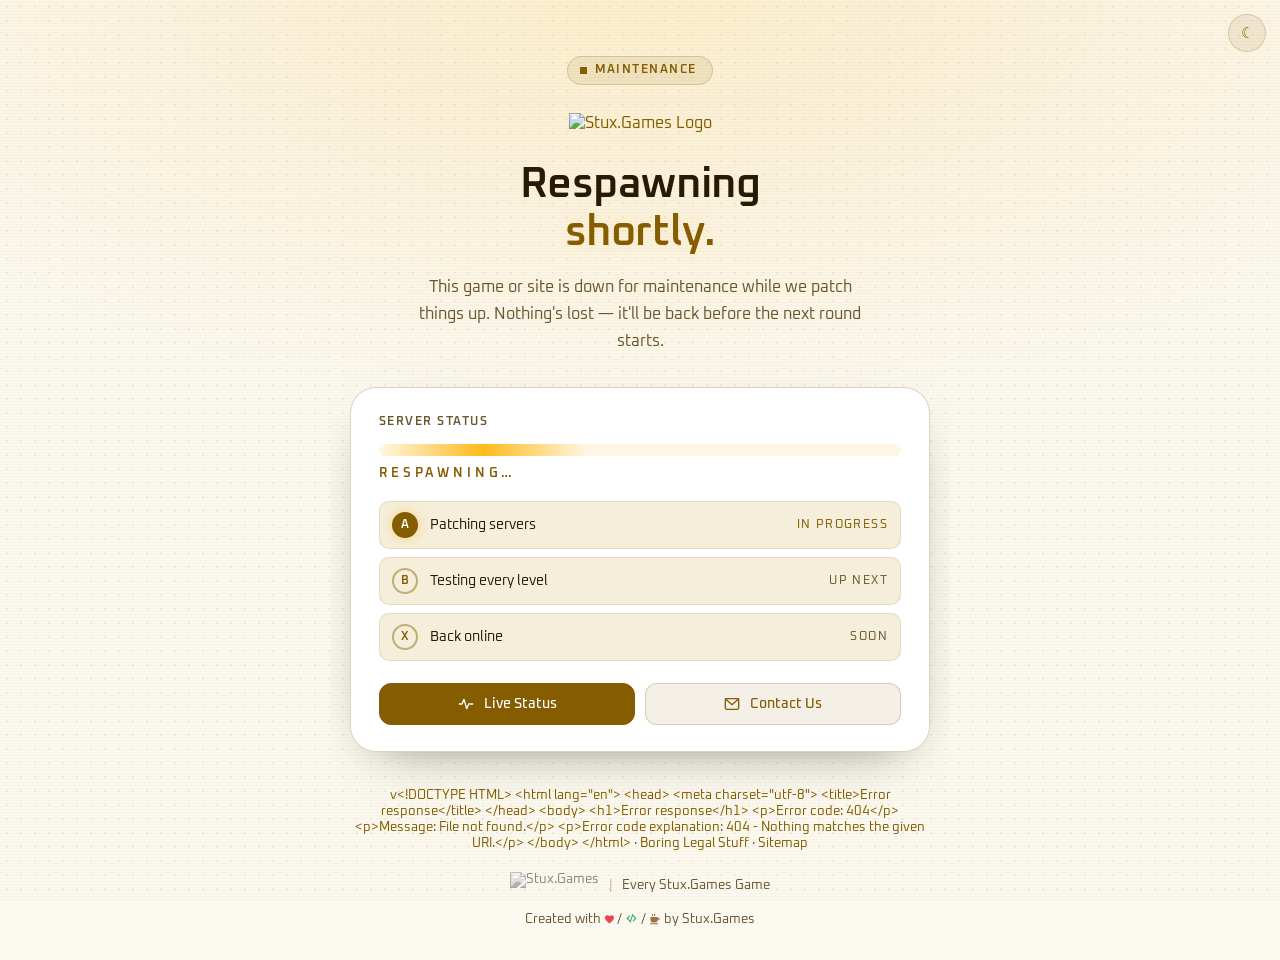
==== index.html @ 14fbfd8b "Release v1.0.0 See CHANGELOG.md for details." ====
<!DOCTYPE html>
<html lang="en" data-theme="dark">
<head>
    <meta charset="UTF-8">
    <meta name="viewport" content="width=device-width, initial-scale=1.0">
    <link rel="icon" type="image/png" href="https://global.media.stux.games/icon.png">
    <meta name="description" content="Stux.Games — this game or site is down for maintenance and respawning shortly.">
    <title>Stux.Games — Down for Maintenance</title>
    <link rel="stylesheet" href="/assets/fonts/fonts.css">
    <link rel="stylesheet" href="/assets/site-banner.css">
    <style>
        * { box-sizing: border-box; margin: 0; padding: 0; }

        :root {
            --font-sans: 'Oxanium', system-ui, -apple-system, sans-serif;
            --radius-sm: 6px; --radius-md: 12px; --radius-lg: 18px; --radius-xl: 26px;
            --ease: cubic-bezier(0.4, 0, 0.2, 1); --dur: 160ms;
        }
        [data-theme="dark"] {
            --accent: #FFBA1A; --accent-deep: #855D00;
            --bg: #0E0B04; --bg-card: #1B1608; --bg-elevated: #221B0B; --screen: #070502;
            --border: rgba(255,186,26,0.10); --border-mid: rgba(255,186,26,0.20); --border-strong: rgba(255,186,26,0.38);
            --text: #F5EFDF; --text-muted: #A8956A;
            --glow: rgba(255,186,26,0.10); --dot: rgba(255,186,26,0.07); --scan: rgba(0,0,0,0.18);
            --badge-bg: rgba(255,186,26,0.12); --badge-border: rgba(255,186,26,0.24); --btn-text: #1A1300;
        }
        [data-theme="light"] {
            --accent: #855D00; --accent-deep: #855D00;
            --bg: #FBF8EF; --bg-card: #FFFFFF; --bg-elevated: #F5EEDA; --screen: #1B1608;
            --border: rgba(133,93,0,0.14); --border-mid: rgba(133,93,0,0.26); --border-strong: rgba(133,93,0,0.45);
            --text: #261C04; --text-muted: #6A5730;
            --glow: rgba(255,186,26,0.16); --dot: rgba(133,93,0,0.08); --scan: rgba(133,93,0,0.03);
            --badge-bg: rgba(133,93,0,0.09); --badge-border: rgba(133,93,0,0.22); --btn-text: #FFFFFF;
        }

        html, body {
            background: var(--bg); color: var(--text); font-family: var(--font-sans);
            min-height: 100vh; display: flex; align-items: center; justify-content: center; position: relative;
            overflow-x: hidden; transition: background 0.3s, color 0.3s;
        }
        /* The play-field: a faint pixel-dot grid and CRT scanlines under a gold glow. */
        body::before {
            content: ''; position: fixed; inset: 0; pointer-events: none;
            background:
                radial-gradient(ellipse 70% 45% at 50% 0%, var(--glow), transparent),
                radial-gradient(var(--dot) 1px, transparent 1.5px) 0 0 / 14px 14px;
        }
        body::after {
            content: ''; position: fixed; inset: 0; pointer-events: none;
            background: repeating-linear-gradient(to bottom, transparent 0 2px, var(--scan) 2px 3px);
        }

        a, a:visited { color: var(--accent); text-decoration: none; }
        a:hover, a:focus { opacity: 0.85; }

        .wrapper { position: relative; z-index: 1; display: flex; flex-direction: column; align-items: center; text-align: center; padding: 3.5rem 1.25rem 2rem; max-width: 620px; width: 100%; }

        .logo { margin-bottom: 1.75rem; }
        .logo img { max-height: 64px; max-width: 100%; height: auto; width: auto; }
        .logo a { display: inline-block; transition: transform var(--dur) var(--ease); }
        .logo a:hover { transform: scale(1.03); opacity: 1; }
        [data-theme="dark"] .for-light, [data-theme="light"] .for-dark { display: none; }

        .badge {
            display: inline-flex; align-items: center; gap: 8px; background: var(--badge-bg); border: 1px solid var(--badge-border);
            border-radius: 100px; padding: 6px 16px 6px 12px; font-size: 12px; font-weight: 600; color: var(--accent);
            letter-spacing: 0.12em; text-transform: uppercase; margin-bottom: 1.75rem;
        }
        .badge-dot { width: 7px; height: 7px; background: var(--accent); animation: blink 1.1s steps(2, start) infinite; }
        @keyframes blink { to { visibility: hidden; } }

        h1 { font-size: clamp(1.9rem, 6vw, 2.7rem); font-weight: 600; line-height: 1.12; letter-spacing: -0.01em; margin-bottom: 1rem; }
        h1 em { font-style: normal; color: var(--accent); text-shadow: 0 0 22px var(--glow); }
        .tagline { color: var(--text-muted); font-size: 1rem; line-height: 1.7; max-width: 470px; margin: 0 auto 2rem; }

        .card {
            width: 100%; background: var(--bg-card); border: 1px solid var(--border-mid); border-radius: var(--radius-xl);
            padding: 1.6rem 1.75rem; margin-bottom: 2.25rem; text-align: left;
            box-shadow: 0 18px 50px -30px rgba(0,0,0,0.6), inset 0 1px 0 rgba(255,255,255,0.03);
        }
        .card-label { font-size: 0.76rem; font-weight: 600; color: var(--text-muted); letter-spacing: 0.12em; text-transform: uppercase; margin-bottom: 0.9rem; }
        .btn-list { display: grid; grid-template-columns: 1fr 1fr; gap: 10px; margin-top: 1.4rem; }
        .btn-list a {
            display: flex; align-items: center; gap: 10px; padding: 11px 14px; border-radius: var(--radius-md); justify-content: center;
            font-size: 14px; font-weight: 500; border: 1px solid var(--border-mid); background: var(--badge-bg); color: var(--accent);
            transition: background var(--dur) var(--ease), border-color var(--dur) var(--ease), transform var(--dur) var(--ease);
        }
        .btn-list a.primary { background: var(--accent); color: var(--btn-text); border-color: var(--accent); }
        .btn-list a:hover { border-color: var(--border-strong); opacity: 1; transform: translateY(-1px); }
        .btn-list a svg { width: 16px; height: 16px; fill: none; stroke: currentColor; stroke-width: 2; stroke-linecap: round; stroke-linejoin: round; flex-shrink: 0; }
        @media (max-width: 480px) { .btn-list { grid-template-columns: 1fr; } .card { padding: 1.3rem 1.1rem; } }

        #theme-toggle {
            position: fixed; top: 14px; right: 14px; z-index: 100; background: var(--badge-bg); border: 1px solid var(--badge-border);
            border-radius: 50%; width: 38px; height: 38px; font-size: 15px; text-align: center; cursor: pointer;
            padding: 0; color: var(--accent); display: flex; align-items: center; justify-content: center; transition: background var(--dur) var(--ease);
        }
        #theme-toggle:hover { opacity: 0.85; }

        .footer-links { font-size: 0.8rem; color: var(--text-muted); }

        .site-banners { --banner-page-bg: var(--bg); --banner-text: var(--text); --banner-site: #FFBA1A; --banner-site-light: #855D00; }
        :root.has-site-banner.site-banner-fixed body { padding-top: var(--banner-h); }
        :root.has-site-banner #theme-toggle { top: calc(14px + var(--banner-h)); }

        /* "Stux.Games | Every Stux.Games game": muted until hovered or focused. (GitHub Pages
           site: no Powered by Stuxedo badge.) */
        .powered { display: flex; align-items: center; justify-content: center; gap: .6rem; flex-wrap: wrap; margin-top: 1.25rem; font-size: 0.8rem; }
        .powered-item, .powered-item:visited { display: inline-flex; align-items: center; color: var(--text-muted); transition: color .2s; }
        .powered-item:hover, .powered-item:focus-visible { color: var(--text); opacity: 1; }
        .powered-sep { color: var(--border-strong); }
        .powered-logo { height: 28px; width: auto; display: block;
            filter: grayscale(1) brightness(1); opacity: .7; transition: filter .2s ease, opacity .2s ease; }
        .powered-item:hover .powered-logo, .powered-item:focus-visible .powered-logo { filter: grayscale(0) brightness(1); opacity: 1; }
        .made { margin-top: .75rem; font-size: 0.8rem; color: var(--text-muted); }
        .made a, .made a:visited { color: var(--text-muted); transition: color .2s; }
        .made a:hover, .made a:focus-visible { color: var(--text); opacity: 1; }
        .made-icon { display: inline-block; width: 1em; height: 1em; vertical-align: -0.125em; }
        .made-love { font-size: 0.85em; color: #e5484d; } .made-code { font-size: 1em; color: #30a46c; } .made-coffee { font-size: 0.95em; color: #a0703f; }
        .sr-only { position: absolute; width: 1px; height: 1px; padding: 0; margin: -1px; overflow: hidden; clip: rect(0,0,0,0); white-space: nowrap; border: 0; }

        /* Respawn screen: a looping respawn bar and the server patch checklist. */
        .respawn { position: relative; height: 12px; border-radius: 6px; background: rgba(255,186,26,0.12); overflow: hidden; }
        .respawn::after { content: ''; position: absolute; inset: 0; width: 40%; border-radius: 6px; background: linear-gradient(90deg, transparent, #FFBA1A, transparent); animation: sweep 1.8s var(--ease) infinite; }
        @keyframes sweep { from { transform: translateX(-100%); } to { transform: translateX(250%); } }
        .respawn-text { margin: .6rem 0 1.2rem; font-size: .8rem; font-weight: 600; letter-spacing: .3em; color: var(--accent); }
        .respawn-text span { animation: blink 1.1s steps(2, start) infinite; }
        .checklist { list-style: none; display: grid; gap: 8px; }
        .checklist li { display: flex; align-items: center; gap: 12px; padding: 10px 12px; border: 1px solid var(--border); border-radius: 10px; background: var(--bg-elevated); font-size: .9rem; }
        .checklist .state { margin-left: auto; font-size: .72rem; letter-spacing: .12em; text-transform: uppercase; color: var(--text-muted); }
        .checklist .now .state { color: var(--accent); }
        .key { flex-shrink: 0; display: inline-grid; place-items: center; width: 26px; height: 26px; border-radius: 50%; border: 2px solid var(--border-strong); font-size: .72rem; font-weight: 600; color: var(--accent); }
        .now .key { background: var(--accent); color: var(--btn-text); border-color: var(--accent); box-shadow: 0 0 12px rgba(255,186,26,0.45); }

        @media (prefers-reduced-motion: reduce) {
            *, *::before, *::after { animation: none !important; transition: none !important; }
        }
    </style>
</head>
<body>
    <button id="theme-toggle" title="Toggle light/dark mode" aria-label="Toggle light/dark mode">&#9788;</button>

    <main class="wrapper">
        <div class="badge"><span class="badge-dot"></span>Maintenance</div>

        <div class="logo">
            <a href="https://stux.games" target="_blank" rel="noopener" title="Stux.Games">
                <img class="for-light" src="https://global.media.stux.games/logo.png" alt="Stux.Games Logo">
                <img class="for-dark" src="https://global.media.stux.games/logo-light.png" alt="Stux.Games Logo">
            </a>
        </div>

        <h1>Respawning<br><em>shortly.</em></h1>
        <p class="tagline">This game or site is down for maintenance while we patch things up. Nothing's lost &mdash; it'll be back before the next round starts.</p>

        <section class="card" aria-labelledby="respawn-label">
            <p class="card-label" id="respawn-label">Server status</p>
            <div class="respawn" aria-hidden="true"></div>
            <p class="respawn-text" aria-hidden="true">RESPAWNING<span>&hellip;</span></p>
            <ul class="checklist">
                <li class="now"><span class="key" aria-hidden="true">A</span> Patching servers <span class="state">In progress</span></li>
                <li><span class="key" aria-hidden="true">B</span> Testing every level <span class="state">Up next</span></li>
                <li><span class="key" aria-hidden="true">X</span> Back online <span class="state">Soon</span></li>
            </ul>
            <div class="btn-list">
                <a class="primary" href="https://status.stux.games" target="_blank" rel="noopener" title="Stux.Games live status"><svg viewBox="0 0 24 24" aria-hidden="true"><polyline points="2,12 6,12 9,5 13,19 16,12 22,12" /></svg> Live Status</a>
                <a href="mailto:hello@stux.games" title="Email Stux.Games"><svg viewBox="0 0 24 24" aria-hidden="true"><rect x="2" y="4" width="20" height="16" rx="2" /><polyline points="2,4 12,13 22,4" /></svg> Contact Us</a>
            </div>
        </section>


        <p class="footer-links">
            <a href="/changelog" id="version-link">Changelog</a>
            &middot;
            <a href="/legal">Boring Legal Stuff</a>
            &middot;
            <a href="/sitemap/">Sitemap</a>
        </p>
        <div class="powered">
            <a href="https://stux.games" class="powered-item" target="_blank" rel="noopener">
                <img class="powered-logo for-light" src="https://global.media.stux.games/logo.png" alt="Stux.Games" title="Stux.Games" height="28">
                <img class="powered-logo for-dark" src="https://global.media.stux.games/logo-light.png" alt="Stux.Games" title="Stux.Games" height="28">
            </a>
            <span class="powered-sep" aria-hidden="true">|</span>
            <a href="https://games.stux.games" class="powered-item" target="_blank" rel="noopener">Every Stux.Games Game</a>
        </div>
        <p class="made">Created with <svg class="made-icon made-love" viewBox="0 0 24 24" width="13" height="13" aria-hidden="true" focusable="false"><title>Love</title><path fill="currentColor" d="M12 21.2 10.6 20C5.4 15.3 2 12.2 2 8.4 2 5.3 4.4 3 7.4 3c1.7 0 3.4.8 4.6 2.1C13.2 3.8 14.9 3 16.6 3 19.6 3 22 5.3 22 8.4c0 3.8-3.4 6.9-8.6 11.6z"/></svg> / <svg class="made-icon made-code" viewBox="0 0 24 24" width="13" height="13" aria-hidden="true" focusable="false"><title>Code</title><path fill="currentColor" d="M8.3 6.3 9.7 7.7 5.4 12l4.3 4.3-1.4 1.4L2.6 12zm7.4 0L21.4 12l-5.7 5.7-1.4-1.4 4.3-4.3-4.3-4.3zM13.6 3.7l1.9.6-5 16-1.9-.6z"/></svg> / <svg class="made-icon made-coffee" viewBox="0 0 24 24" width="13" height="13" aria-hidden="true" focusable="false"><title>Coffee</title><path fill="currentColor" d="M3 8h14v6a5 5 0 0 1-5 5H8a5 5 0 0 1-5-5zm14 1.5h1.5a2.5 2.5 0 0 1 0 5H17v-2h1.5a.5.5 0 0 0 0-1H17zM6 2h2v4H6zm4 0h2v4h-2zM2 20h16v2H2z"/></svg><span class="sr-only"> love, code and coffee</span>
            by <a href="https://stux.games" target="_blank" rel="noopener">Stux.Games</a></p>
    </main>

    <script>
        (function () {
            var root = document.documentElement;
            var btn = document.getElementById('theme-toggle');
            var prefersDark = window.matchMedia('(prefers-color-scheme: dark)').matches;
            var stored = null;
            try { stored = localStorage.getItem('stuxgames-theme'); } catch (e) {}
            var isDark = stored ? stored === 'dark' : prefersDark;

            function apply(dark) {
                root.setAttribute('data-theme', dark ? 'dark' : 'light');
                btn.textContent = dark ? '\u2600' : '\u263E';
                btn.title = dark ? 'Switch to light mode' : 'Switch to dark mode';
            }

            apply(isDark);

            btn.addEventListener('click', function () {
                isDark = !isDark;
                try { localStorage.setItem('stuxgames-theme', isDark ? 'dark' : 'light'); } catch (e) {}
                apply(isDark);
            });
        })();
    </script>
    <script>
        if (window.parent !== window) {
            var parentOrigin = document.referrer ? new URL(document.referrer).origin : "*";
            window.parent.postMessage({ type: "page-title", title: document.title }, parentOrigin);
        }
    </script>
    <script>
        fetch('/VERSION.md')
            .then(function (r) { return r.text(); })
            .then(function (v) { document.getElementById('version-link').textContent = 'v' + v.trim(); })
            .catch(function () {});
    </script>
    <script src="/assets/dev-mode.js"></script>
    <script src="/assets/site-banners.js"></script>
    <script src="/assets/site-banner.js"></script>
</body>
</html>
---- assets/fonts/fonts.css ----
@font-face { font-family:'Oxanium'; src:url('oxanium-300-latin.woff2') format('woff2'); font-weight:300; font-style:normal; font-display:swap; }
@font-face { font-family:'Oxanium'; src:url('oxanium-400-latin.woff2') format('woff2'); font-weight:400; font-style:normal; font-display:swap; }
@font-face { font-family:'Oxanium'; src:url('oxanium-500-latin.woff2') format('woff2'); font-weight:500; font-style:normal; font-display:swap; }
@font-face { font-family:'Oxanium'; src:url('oxanium-600-latin.woff2') format('woff2'); font-weight:600; font-style:normal; font-display:swap; }

:root {
    --font-sans: 'Oxanium', system-ui, -apple-system, sans-serif;
    --font-display: 'Oxanium', system-ui, -apple-system, sans-serif;
}
---- assets/site-banner.css ----
/*
 * Site banner - one component, four variants (site, soon, dev, maintenance)
 *
 * Self-contained: copy this file (and site-banner.js) into any project. Muted and
 * readable, and it never covers or cuts off the page.
 *
 * Markup (stack order when several apply: maintenance, soon, dev, site):
 *
 *   <html class="has-site-banner">            (only while a banner is shown)
 *   <body>
 *     <div class="site-banners" data-site-banners>
 *       <div class="site-banner site-banner--dev" role="note">
 *         <span class="site-banner-label">Dev mode</span>
 *         <span class="site-banner-text">Local preview. Run <code>dev-server.sh --no-dev-mode</code>…</span>
 *       </div>
 *     </div>
 *     …the page…
 *
 * Position: sticky at the top of the document by default. If the page scrolls something
 * other than the document (e.g. html{overflow:hidden} + body{overflow:auto}), add
 * .site-banners--fixed to the wrapper and .site-banner-fixed to <html>: the banners are
 * fixed to the top and <body> is padded by their height instead.
 *
 * --banner-h on :root is the banners' height (0px without a banner). site-banner.js keeps
 * it exact with a ResizeObserver, including when the text wraps on phones; the value
 * below is a one-line estimate for no-JS. Offset anything fixed or sticky at the top by
 * it: top: calc(<gap> + var(--banner-h, 0px)), and full-height layouts by
 * min-height: calc(100dvh - var(--banner-h, 0px)). Fixed background layers don't need it.
 *
 * Theme hooks - map these to the project's own tokens (defaults in brackets):
 *   --banner-page-bg   the page background        [var(--bg), #0d1117]
 *   --banner-text      the normal body text       [var(--text), #e6edf3]
 *   --banner-site      the site's own accent      [var(--brand), #3ba7ff] (dark theme)
 *   --banner-site-light  its light-theme accent   [#0a5fb4]
 *   --banner-site-glyph  the site notice's pattern tile, a 48px SVG data URI used as a
 *                      mask (e.g. the project's icon as a silhouette) [a small sparkle]
 * Light theme is picked up from :root.theme-light, :root[data-theme="light"], or the
 * system preference unless :root.theme-dark / [data-theme="dark"] overrides it.
 */

:root {
    --banner-h: 0px;
}

:root.has-site-banner {
    --banner-h: 38px;
    scroll-padding-top: var(--banner-h);
}

.site-banners {
    position: sticky;
    top: 0;
    z-index: 900; /* above page content, below modals (1000+) */
}

.site-banners--fixed {
    position: fixed;
    left: 0;
    right: 0;
}

/* Fixed mode: <html class="has-site-banner site-banner-fixed"> pads <body> instead. */
:root.has-site-banner.site-banner-fixed body {
    padding-top: var(--banner-h);
    scroll-padding-top: var(--banner-h);
}

.site-banner {
    /* Dark-theme accents (the default) */
    --banner-accent: var(--banner-site, var(--brand, #3ba7ff));
    --banner-ink: var(--banner-accent);
    position: relative;
    display: flex;
    flex-wrap: wrap;
    align-items: center;
    justify-content: center;
    gap: 6px 10px;
    padding: 8px 16px;
    /* The page background tinted with the accent; the fallback is the plain page background. */
    --banner-tint: color-mix(in srgb, var(--banner-accent) 12%, var(--banner-page-bg, var(--bg, #0d1117)));
    background: var(--banner-page-bg, var(--bg, #0d1117));
    background: var(--banner-tint);
    border-bottom: 1px solid var(--banner-accent);
    border-bottom-color: color-mix(in srgb, var(--banner-accent) 35%, transparent);
    color: var(--banner-text, var(--text, #e6edf3));
    font: 500 13.5px/1.4 system-ui, -apple-system, "Segoe UI", Roboto, sans-serif;
    text-align: center;
}

/* ── Icon pattern ──
 * Each variant tiles a small glyph across the banner in its accent at low opacity. The glyph
 * is a mask over an accent-coloured layer, so one SVG works in both themes. Pure decoration.
 * Override --banner-glyph (or --banner-site-glyph for the site variant) with your own
 * 48px tile to use another glyph. */
.site-banner {
    --banner-glyph: var(--banner-site-glyph, url("data:image/svg+xml,%3Csvg xmlns='http://www.w3.org/2000/svg' width='48' height='48' viewBox='0 0 48 48'%3E%3Cg transform='translate%285 5%29 scale%281.25%29 rotate%28-10 6 6%29'%3E%3Cpath d='M6 0.2a1.6 1.6 0 1 1 0 3.2A1.6 1.6 0 1 1 6 0.2zM3.9 4.6h3.3v5.3h1.1v1.9H3.7V9.9h1.2V6.5h-1z'/%3E%3C/g%3E%3Cg transform='translate%2829 29%29 scale%281.25%29 rotate%2810 6 6%29'%3E%3Cpath d='M6 0.2a1.6 1.6 0 1 1 0 3.2A1.6 1.6 0 1 1 6 0.2zM3.9 4.6h3.3v5.3h1.1v1.9H3.7V9.9h1.2V6.5h-1z'/%3E%3C/g%3E%3C/svg%3E"));
}
.site-banner--dev         { --banner-glyph: url("data:image/svg+xml,%3Csvg xmlns='http://www.w3.org/2000/svg' width='48' height='48' viewBox='0 0 48 48'%3E%3Cg transform='translate%285 5%29 scale%281.25%29 rotate%28-10 6 6%29'%3E%3Cpath d='M3.7 2.3 4.9 3.5 2.4 6l2.5 2.5-1.2 1.2L0 6zM8.3 2.3 12 6 8.3 9.7 7.1 8.5 9.6 6 7.1 3.5zM6.7 1.6l1.1.4-2.5 8.4-1.1-.4z'/%3E%3C/g%3E%3Cg transform='translate%2829 29%29 scale%281.25%29 rotate%2810 6 6%29'%3E%3Cpath d='M3.7 2.3 4.9 3.5 2.4 6l2.5 2.5-1.2 1.2L0 6zM8.3 2.3 12 6 8.3 9.7 7.1 8.5 9.6 6 7.1 3.5zM6.7 1.6l1.1.4-2.5 8.4-1.1-.4z'/%3E%3C/g%3E%3C/svg%3E"); }
.site-banner--soon        { --banner-glyph: url("data:image/svg+xml,%3Csvg xmlns='http://www.w3.org/2000/svg' width='48' height='48' viewBox='0 0 48 48'%3E%3Cg transform='translate%285 5%29 scale%281.25%29 rotate%2835 6 6%29'%3E%3Cpath fill-rule='evenodd' d='M6 0c2.9 1.9 3.6 5.2 2.6 8.3H3.4C2.4 5.2 3.1 1.9 6 0zM6 2.9a1.25 1.25 0 1 0 0 2.5A1.25 1.25 0 1 0 6 2.9z'/%3E%3Cpath d='M3.2 5.4 1 9.6h2.9zM8.8 5.4 11 9.6H8.1zM4.5 9h3L6 12z'/%3E%3C/g%3E%3Cg transform='translate%2829 29%29 scale%281.25%29 rotate%2855 6 6%29'%3E%3Cpath fill-rule='evenodd' d='M6 0c2.9 1.9 3.6 5.2 2.6 8.3H3.4C2.4 5.2 3.1 1.9 6 0zM6 2.9a1.25 1.25 0 1 0 0 2.5A1.25 1.25 0 1 0 6 2.9z'/%3E%3Cpath d='M3.2 5.4 1 9.6h2.9zM8.8 5.4 11 9.6H8.1zM4.5 9h3L6 12z'/%3E%3C/g%3E%3C/svg%3E"); }
.site-banner--maintenance { --banner-glyph: url("data:image/svg+xml,%3Csvg xmlns='http://www.w3.org/2000/svg' width='48' height='48' viewBox='0 0 48 48'%3E%3Cg transform='translate%285 5%29 scale%281.25%29 rotate%28-10 6 6%29'%3E%3Cg transform='rotate%2845 6 6%29'%3E%3Cpath fill-rule='evenodd' d='M6 0a2.9 2.9 0 1 1 0 5.8A2.9 2.9 0 1 1 6 0zM5.05 -0.5h1.9v2.9h-1.9z'/%3E%3Crect x='4.9' y='4.6' width='2.2' height='7.4' rx='1.1'/%3E%3C/g%3E%3C/g%3E%3Cg transform='translate%2829 29%29 scale%281.25%29 rotate%2810 6 6%29'%3E%3Cg transform='rotate%2845 6 6%29'%3E%3Cpath fill-rule='evenodd' d='M6 0a2.9 2.9 0 1 1 0 5.8A2.9 2.9 0 1 1 6 0zM5.05 -0.5h1.9v2.9h-1.9z'/%3E%3Crect x='4.9' y='4.6' width='2.2' height='7.4' rx='1.1'/%3E%3C/g%3E%3C/g%3E%3C/svg%3E"); }

.site-banner::before {
    content: "";
    position: absolute;
    inset: 0;
    z-index: 0;
    background: var(--banner-accent);
    opacity: 0.12;
    /* The glyph grid, faded out behind the centred text so the words sit on the plain tint. */
    -webkit-mask: var(--banner-glyph) 0 50% / 48px 48px repeat,
        radial-gradient(ellipse 34% 140% at 50% 50%, transparent 45%, #000 100%);
    -webkit-mask-composite: source-in;
    mask: var(--banner-glyph) 0 50% / 48px 48px repeat,
        radial-gradient(ellipse 34% 140% at 50% 50%, transparent 45%, #000 100%);
    mask-composite: intersect;
    pointer-events: none;
}

.site-banner > * {
    position: relative;
    z-index: 1;
}

.site-banner--soon        { --banner-accent: #b98cff; }
.site-banner--dev         { --banner-accent: #d29922; }
.site-banner--maintenance { --banner-accent: #f0883e; }

/* Light theme: darker accents, and chip text darker still so it keeps >= 4.5:1. */
:root.theme-light .site-banner,
:root[data-theme="light"] .site-banner {
    --banner-accent: var(--banner-site-light, #0a5fb4);
    --banner-ink: color-mix(in srgb, var(--banner-accent) 75%, #000);
}
:root.theme-light .site-banner--soon,
:root[data-theme="light"] .site-banner--soon        { --banner-accent: #7b3fc4; }
:root.theme-light .site-banner--dev,
:root[data-theme="light"] .site-banner--dev         { --banner-accent: #8a5a00; }
:root.theme-light .site-banner--maintenance,
:root[data-theme="light"] .site-banner--maintenance { --banner-accent: #b3470f; }

@media (prefers-color-scheme: light) {
    :root:not(.theme-dark):not([data-theme="dark"]) .site-banner {
        --banner-accent: var(--banner-site-light, #0a5fb4);
        --banner-ink: color-mix(in srgb, var(--banner-accent) 75%, #000);
    }
    :root:not(.theme-dark):not([data-theme="dark"]) .site-banner--soon        { --banner-accent: #7b3fc4; }
    :root:not(.theme-dark):not([data-theme="dark"]) .site-banner--dev         { --banner-accent: #8a5a00; }
    :root:not(.theme-dark):not([data-theme="dark"]) .site-banner--maintenance { --banner-accent: #b3470f; }
}

.site-banner-label {
    flex: none;
    font-size: 11px;
    font-weight: 700;
    line-height: 1;
    letter-spacing: 0.06em;
    text-transform: uppercase;
    color: var(--banner-ink);
    /* Opaque (over the banner tint), so the icon pattern never shows through the chip. */
    background: color-mix(in srgb, var(--banner-accent) 18%, var(--banner-tint));
    border: 1px solid var(--banner-accent);
    border-radius: 4px;
    padding: 4px 6px;
}

.site-banner-text {
    min-width: 0;
}

.site-banner code {
    font: 12px/1.3 ui-monospace, SFMono-Regular, Menlo, Consolas, monospace;
    background: color-mix(in srgb, var(--banner-accent) 10%, transparent);
    border-radius: 4px;
    padding: 1px 5px;
    overflow-wrap: anywhere;
}

.site-banner a {
    color: inherit;
    text-decoration: underline;
    text-underline-offset: 2px;
}

.site-banner a::after {
    display: none; /* opt out of any animated link underline the site adds */
}

@media (prefers-reduced-motion: reduce) {
    .site-banner,
    .site-banner * {
        transition: none;
        animation: none;
    }
}
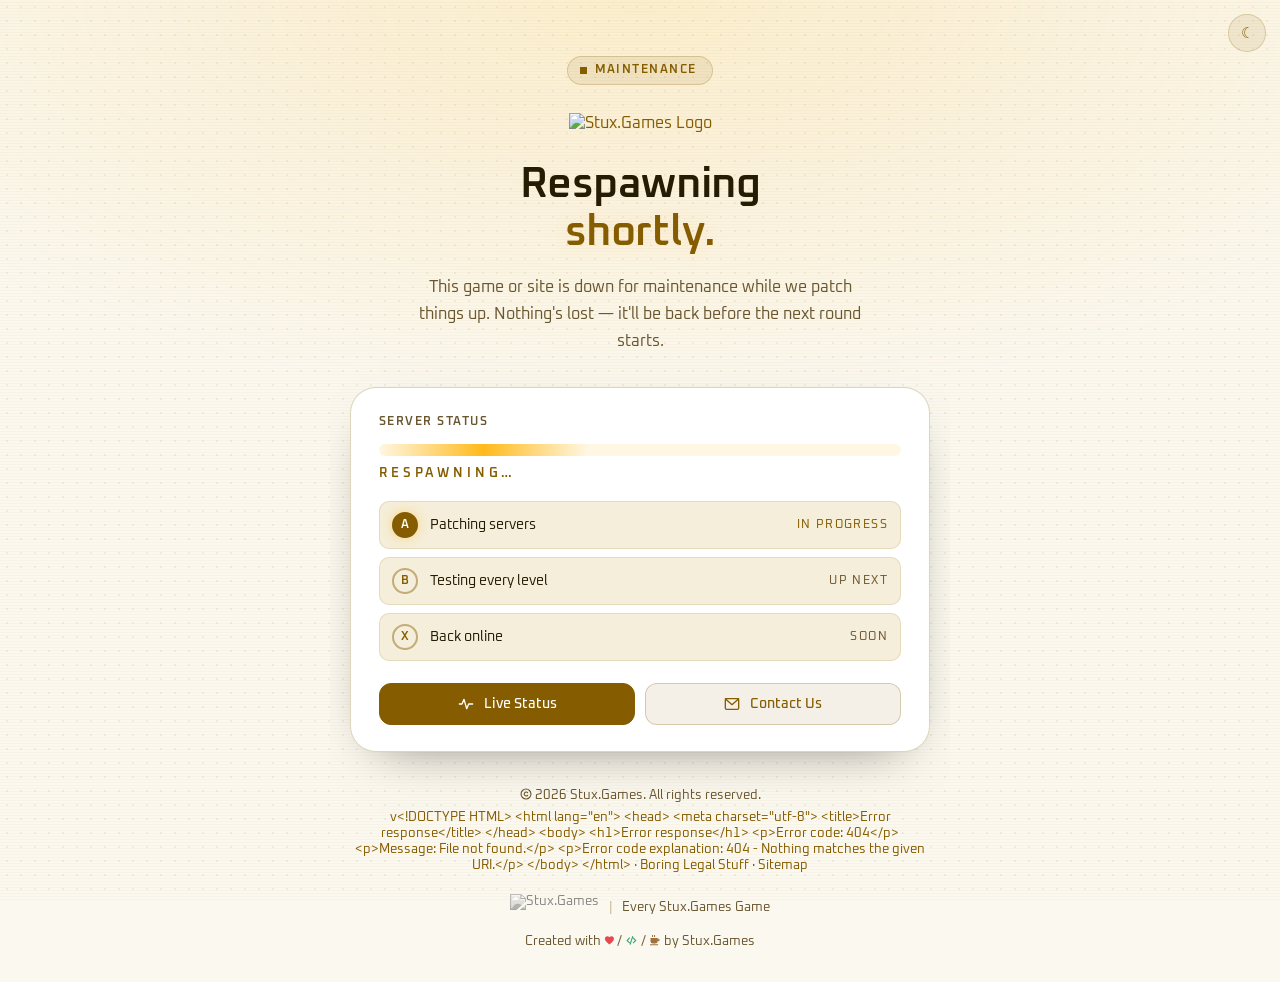
==== commit c6d47e16: "Release v1.0.1 See CHANGELOG.md for details." ====
--- a/index.html
+++ b/index.html
@@ -98,6 +98,8 @@
         #theme-toggle:hover { opacity: 0.85; }
 
         .footer-links { font-size: 0.8rem; color: var(--text-muted); }
+        .footer-copy { margin-bottom: .35rem; }
+        .copy-glyph { vertical-align: -1px; }
 
         .site-banners { --banner-page-bg: var(--bg); --banner-text: var(--text); --banner-site: #FFBA1A; --banner-site-light: #855D00; }
         :root.has-site-banner.site-banner-fixed body { padding-top: var(--banner-h); }
@@ -169,6 +171,7 @@
         </section>
 
 
+        <p class="footer-links footer-copy"><svg class="copy-glyph" viewBox="0 0 16 16" width="12" height="12" aria-hidden="true" focusable="false"><title>Copyright</title><circle cx="8" cy="8" r="6.6" fill="none" stroke="currentColor" stroke-width="1.5"/><path d="M10.2 6.3A2.6 2.6 0 1 0 10.2 9.7" fill="none" stroke="currentColor" stroke-width="1.5" stroke-linecap="round"/></svg><span class="sr-only">Copyright</span> <span data-copyright-years data-start="2026">2026</span> Stux.Games. All rights reserved.</p>
         <p class="footer-links">
             <a href="/changelog" id="version-link">Changelog</a>
             &middot;
@@ -227,5 +230,6 @@
     <script src="/assets/dev-mode.js"></script>
     <script src="/assets/site-banners.js"></script>
     <script src="/assets/site-banner.js"></script>
+<script>(function(){var y=new Date().getFullYear();document.querySelectorAll('[data-copyright-years]').forEach(function(e){var s=parseInt(e.getAttribute('data-start'),10);e.textContent=s>=y?String(y):s+'–'+y;});})();</script>
 </body>
 </html>
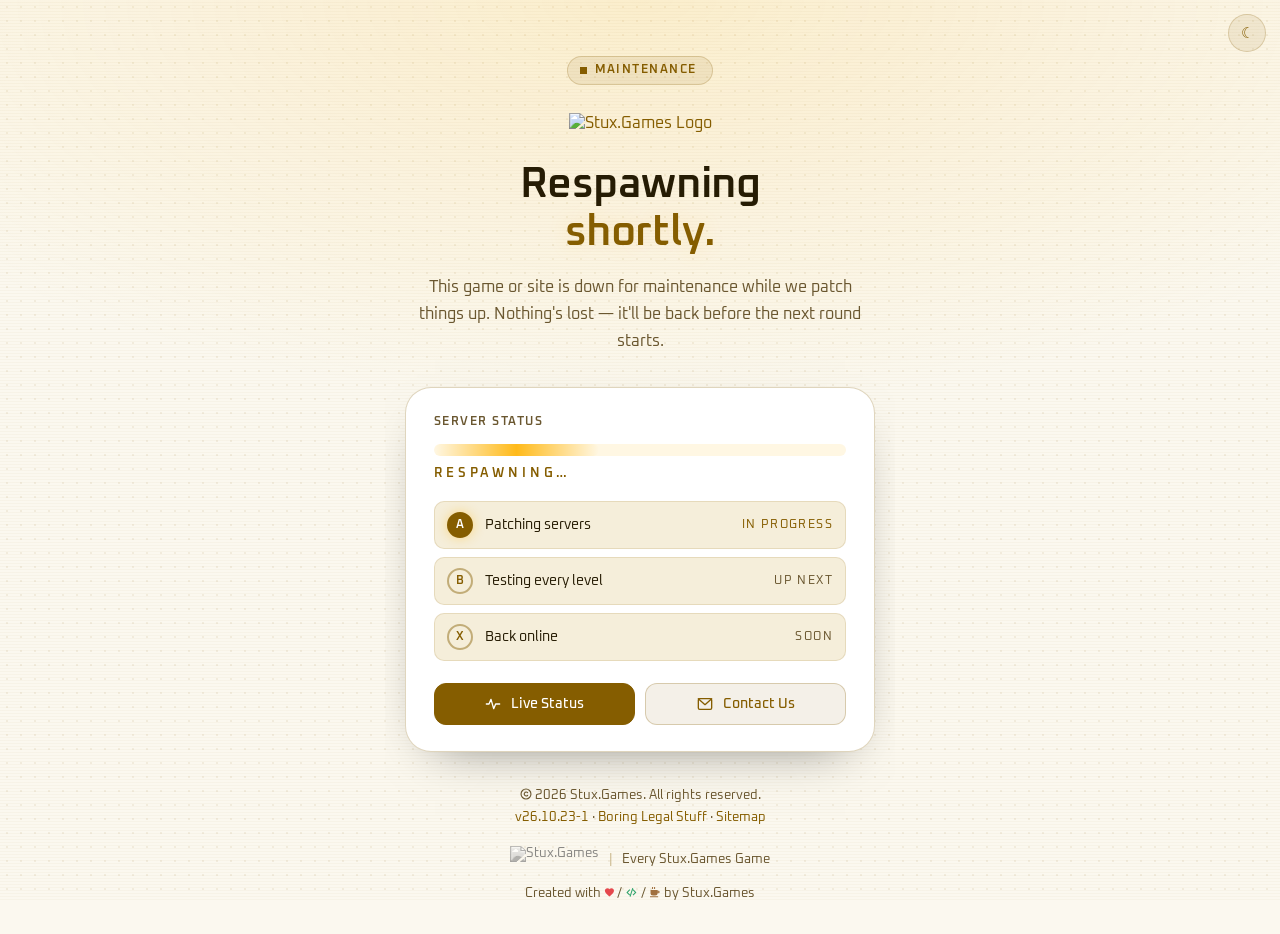
==== commit df2ace87: "Release v26.10.23-1 See CHANGELOG.md for details." ====
--- a/index.html
+++ b/index.html
@@ -3,7 +3,13 @@
 <head>
     <meta charset="UTF-8">
     <meta name="viewport" content="width=device-width, initial-scale=1.0">
-    <link rel="icon" type="image/png" href="https://global.media.stux.games/icon.png">
+    <!-- BEGIN head tags: generated by scripts/build-head-tags.py, edit there -->
+    <link rel="icon" href="/favicon.ico" sizes="48x48">
+    <link rel="icon" type="image/png" sizes="512x512" href="/assets/icon-512.png">
+    <link rel="apple-touch-icon" href="/apple-touch-icon.png">
+    <link rel="manifest" href="/site.webmanifest">
+    <script id="discord:component-embed" type="application/json">{"component":{"type":17,"accent_color":16759322,"components":[{"type":9,"components":[{"type":10,"content":"# [Under maintenance](https://maintenancepage.stux.games/)\n**This game or site is down for maintenance and respawning shortly.**\nNothing's lost, it'll be back before the next round starts."}],"accessory":{"type":11,"media":{"url":"https://global.media.stux.games/icon.png"}}},{"type":14},{"type":1,"components":[{"type":2,"style":5,"label":"Live status","url":"https://status.stux.games"},{"type":2,"style":5,"label":"Stux.Games","url":"https://stux.games"},{"type":2,"style":5,"label":"Every game","url":"https://games.stux.games"}]}]}}</script>
+    <!-- END head tags -->
     <meta name="description" content="Stux.Games — this game or site is down for maintenance and respawning shortly.">
     <title>Stux.Games — Down for Maintenance</title>
     <link rel="stylesheet" href="/assets/fonts/fonts.css">
